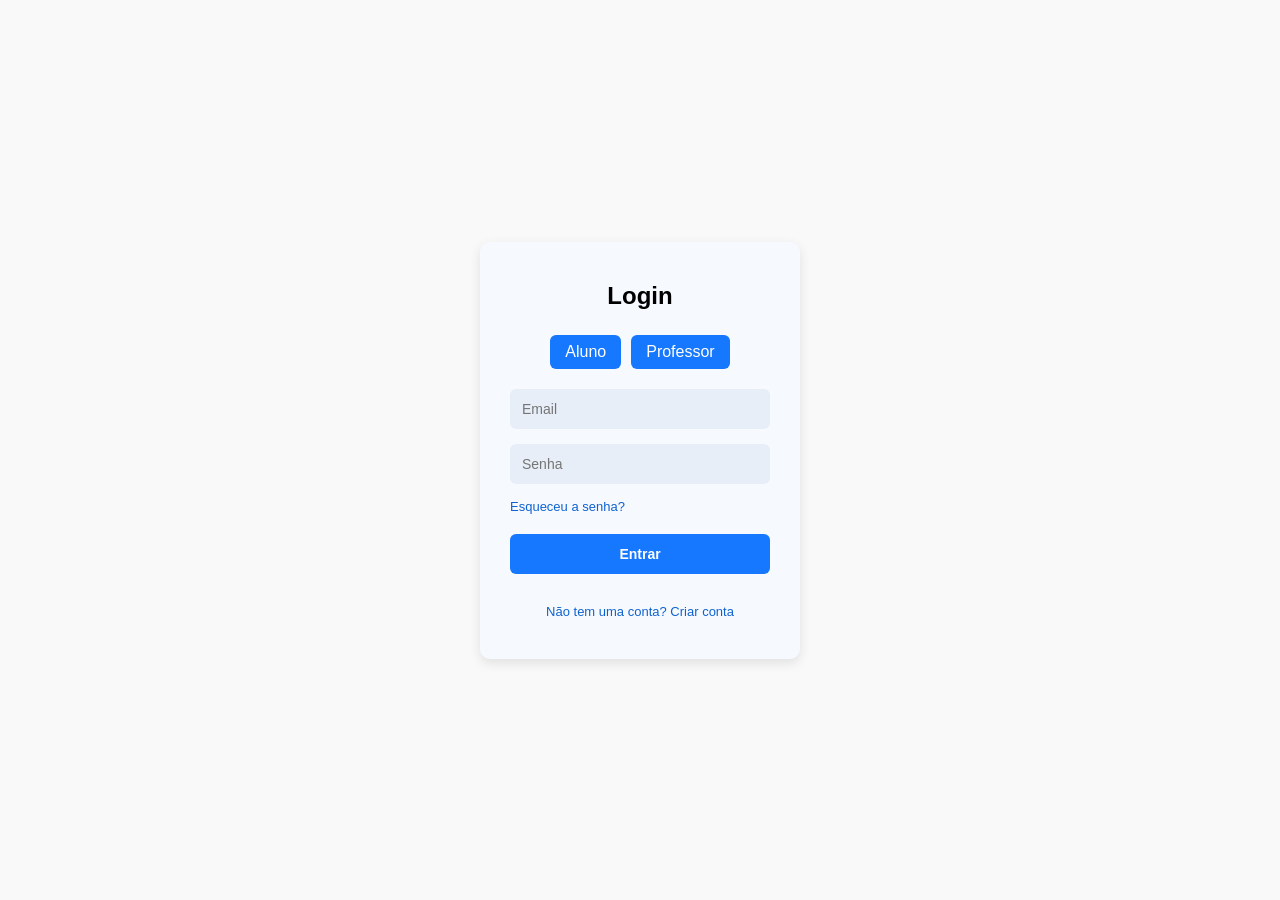
==== projeto-nostromo_alpha_v0/index.html @ 1868279b "Commit inicial do projeto Nostromo" ====
<!DOCTYPE html>
<html lang="pt-br">
<head>
    <meta charset="UTF-8">
    <meta name="viewport" content="width=device-width, initial-scale=1.0">
    <title>Login</title>
    <link rel="stylesheet" href="style.css">
    <style>
        /* Estilos básicos para a mensagem de feedback */
        #login-message {
            text-align: center;
            font-size: 0.9em;
        }
        .success {
            color: green;
        }
        .error {
            color: red;
        }

        /* Campos "falsos" escondidos (ajudam a evitar autofill) */
        .hidden-autofill {
            position: absolute;
            left: -9999px;
            top: -9999px;
            width: 1px;
            height: 1px;
            overflow: hidden;
            opacity: 0;
            pointer-events: none;
        }
    </style>
</head>
<body>
    
    <div class="login-container">
        <div class="login-box">
            <h2>Login</h2>
            <div class="radio-group">
                <label>
                    <input type="radio" name="tipo" value="aluno" checked> Aluno
                </label>
                <label>
                    <input type="radio" name="tipo" value="professor"> Professor
                </label>
            </div>

            <!-- Definir autocomplete="off" no form e adicionar campos falsos para "enganar" o autofill -->
            <form id="login-form" autocomplete="off" novalidate>
                <!-- Campos falsos para reduzir a probabilidade do navegador preencher automaticamente -->
                <input class="hidden-autofill" type="text" name="fake-username" id="fake-username" autocomplete="username" tabindex="-1" aria-hidden="true">
                <input class="hidden-autofill" type="password" name="fake-password" id="fake-password" autocomplete="current-password" tabindex="-1" aria-hidden="true">

                <!-- Campos reais -->
                <input
                    type="email"
                    id="login-email"
                    name="email"
                    placeholder="Email"
                    required
                    autocomplete="off"
                    autocorrect="off"
                    autocapitalize="off"
                    spellcheck="false"
                >
                <input
                    type="password"
                    id="login-password"
                    name="password"
                    placeholder="Senha"
                    required
                    autocomplete="new-password"
                >
                
                <!-- Parágrafo para exibir mensagens de sucesso ou erro -->
                <p id="login-message"></p>

                <a href="#" class="forgot-password">Esqueceu a senha?</a>
                <button type="submit">Entrar</button>
            </form>
            <div class="signup-link">
                <!-- Link atualizado para a página de cadastro -->
                <a href="cadastro.html">Não tem uma conta? Criar conta</a>
            </div>
        </div>
    </div>

    <!-- Script DEFER garante que o JS só rode depois do HTML carregar -->
    <script>
    // Pequeno script para evitar/autolimpar autofill persistente do navegador.
    // Estratégia:
    // 1) Limpa valores já preenchidos.
    // 2) Temporariamente altera o atributo autocomplete para um valor aleatório,
    //    o que costuma impedir o browser de reaplicar o autofill.
    // 3) Restaura para os valores desejados depois de um curto delay.
    (function() {
        function preventAutofill() {
            try {
                const email = document.getElementById('login-email');
                const pass = document.getElementById('login-password');

                // Limpar valores que já possam ter sido preenchidos
                if (email) email.value = '';
                if (pass) pass.value = '';

                // Forçar atributos a um valor "não reconhecível" temporariamente
                if (email) {
                    email.setAttribute('autocomplete', 'nope-' + Math.random().toString(36).slice(2));
                }
                if (pass) {
                    pass.setAttribute('autocomplete', 'nope-' + Math.random().toString(36).slice(2));
                }

                // Reverter para os atributos desejados passado um pequeno delay
                setTimeout(function() {
                    if (email) {
                        email.setAttribute('autocomplete', 'off');
                    }
                    if (pass) {
                        pass.setAttribute('autocomplete', 'new-password');
                    }
                }, 250);
            } catch (e) {
                // Se algo falhar, não bloqueamos o app; apenas log para depuração
                console.warn('preventAutofill error:', e);
            }
        }

        // Executar em DOMContentLoaded e pageshow (para lidar com bfcache/back-forward)
        window.addEventListener('DOMContentLoaded', preventAutofill);
        window.addEventListener('pageshow', preventAutofill);
    })();
    </script>

    <script src="login.js" defer></script>
</body>
</html>
---- projeto-nostromo_alpha_v0/style.css ----
/* Reset básico */
* {
    margin: 0;
    padding: 0;
    box-sizing: border-box;
}

body {
    font-family: 'Segoe UI', sans-serif;
    background-color: #f9f9f9;
    display: flex;
    justify-content: center;
    align-items: center;
    height: 100vh;
}

/* Container principal */
.login-container {
    background-color: #f6fafe;
    padding: 40px 30px;
    border-radius: 10px;
    width: 320px;
    box-shadow: 0 4px 12px rgba(0, 0, 0, 0.1);
}

/* Título */
.login-box h2 {
    text-align: center;
    margin-bottom: 25px;
    color: #000;
}

/* Inputs */
.login-box input[type="email"],
.login-box input[type="password"] {
    width: 100%;
    padding: 12px;
    margin-bottom: 15px;
    border: none;
    border-radius: 6px;
    background-color: #e7eef8;
    font-size: 14px;
}

/* ============================= */
/* Botões de seleção (Aluno/Professor) */
/* ============================= */
.radio-group {
  display: flex;
  justify-content: center;
  gap: 10px;
  margin-bottom: 20px;
}

.radio-group label {
  background-color: #1677ff;
  color: #fff;
  padding: 8px 15px;
  border-radius: 6px;
  cursor: pointer;
  transition: background-color 0.3s ease;
}

.radio-group input[type="radio"] {
  display: none;
}

.radio-group input[type="radio"]:checked + label {
  background-color: #1677ff;
  color: #fff;
  font-weight: bold;
}

/* Link "Esqueceu a senha?" */
.forgot-password {
    display: block;
    text-align: left;
    font-size: 13px;
    color: #0f62d1;
    margin-bottom: 20px;
    text-decoration: none;
}

.forgot-password:hover {
    text-decoration: underline;
}

/* Botão Entrar */
.login-box button {
    width: 100%;
    padding: 12px;
    background-color: #1677ff;
    color: #fff;
    font-weight: bold;
    border: none;
    border-radius: 6px;
    font-size: 14px;
    cursor: pointer;
}

.login-box button:hover {
    background-color: #0f62d1;
}

/* Link de criação de conta */
.signup-link {
    margin-top: 30px;
    text-align: center;
    font-size: 13px;
}

.signup-link a {
    text-decoration: none;
    color: #0f62d1;
}

.signup-link a:hover {
    text-decoration: underline;
}
@media (prefers-color-scheme: dark) {
/* dark mode */
/* ============================= */
/* Reset básico e configurações  */
/* ============================= */
* {
  margin: 0;
  padding: 0;
  box-sizing: border-box;
}

body {
  font-family: 'Segoe UI', sans-serif;
  background-color: #1c1231; /* fundo escuro roxo */
  display: flex;
  justify-content: center;
  align-items: center;
  height: 100vh;
  color: #e0e0e0;
}

/* ============================= */
/* Container principal */
/* ============================= */
.login-container {
  background-color: #2a1f3d; /* fundo do card escuro */
  padding: 40px 30px;
  border-radius: 10px;
  width: 320px;
  box-shadow: 0 0 18px rgba(0, 0, 0, 0.5);
}

/* ============================= */
/* Título */
/* ============================= */
.login-box h2 {
  text-align: center;
  margin-bottom: 25px;
  color: #ffffff;
  font-weight: bold;
}

/* ============================= */
/* Inputs */
/* ============================= */
.login-box input[type="email"],
.login-box input[type="password"] {
  width: 100%;
  padding: 12px;
  margin-bottom: 15px;
  border: none;
  border-radius: 6px;
  background-color: #3b2a57; /* roxo médio */
  color: #fff;
  font-size: 14px;
}

.login-box input::placeholder {
  color: #bdbdbd;
}

/* ============================= */
/* Botões de seleção (Aluno/Professor) */
/* ============================= */
.radio-group {
  display: flex;
  justify-content: center;
  gap: 10px;
  margin-bottom: 20px;
}

.radio-group label {
  background-color: #2a1f3d;
  color: #ccc;
  padding: 8px 15px;
  border-radius: 6px;
  cursor: pointer;
  transition: background-color 0.3s ease;
}

.radio-group input[type="radio"] {
  display: none;
}

.radio-group input[type="radio"]:checked + label {
  background-color: #4c3780;
  color: #fff;
  font-weight: bold;
}

/* ============================= */
/* Link "Esqueceu a senha?" */
/* ============================= */
.forgot-password {
  display: block;
  text-align: left;
  font-size: 13px;
  color: #3399ff;
  margin-bottom: 20px;
  text-decoration: none;
}

.forgot-password:hover {
  text-decoration: underline;
}

/* ============================= */
/* Botão Entrar */
/* ============================= */
.login-box button {
  width: 100%;
  padding: 12px;
  background-color: #007bff;
  color: #fff;
  font-weight: bold;
  border: none;
  border-radius: 6px;
  font-size: 14px;
  cursor: pointer;
  transition: background-color 0.3s ease, transform 0.2s ease;
}

.login-box button:hover {
  background-color: #3399ff;
  transform: scale(1.03);
}

/* ============================= */
/* Link de criação de conta */
/* ============================= */
.signup-link {
  margin-top: 30px;
  text-align: center;
  font-size: 13px;
  color: #ccc;
}

.signup-link a {
  text-decoration: none;
  color: #3399ff;
  font-weight: bold;
}

.signup-link a:hover {
  text-decoration: underline;
}
}
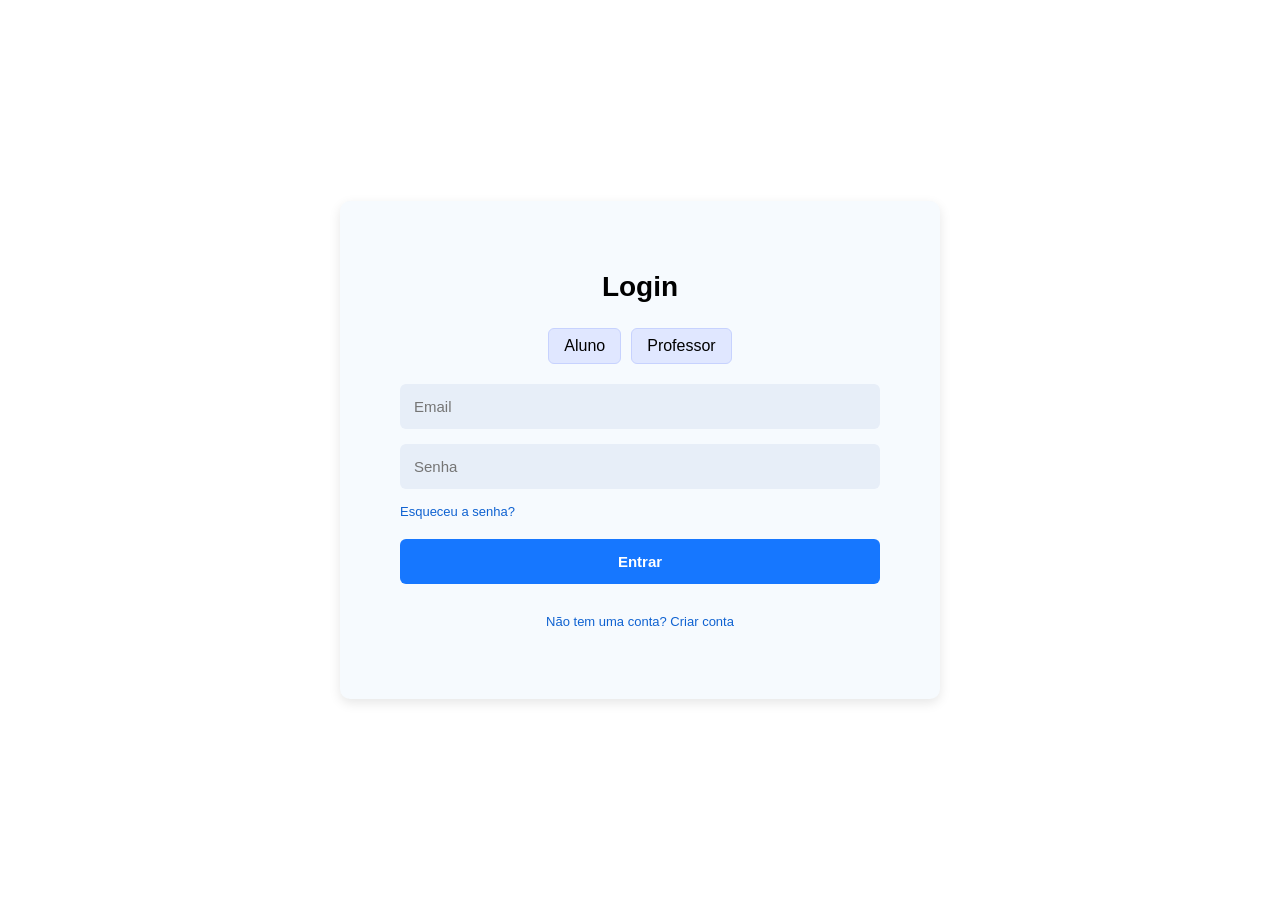
==== commit c164ee5f: "resolução de pendecias de front-end resolução em todas as páginas para responsividade em desktop e m" ====
--- a/projeto-nostromo_alpha_v0/index.html
+++ b/projeto-nostromo_alpha_v0/index.html
@@ -37,13 +37,13 @@
         <div class="login-box">
             <h2>Login</h2>
             <div class="radio-group">
-                <label>
-                    <input type="radio" name="tipo" value="aluno" checked> Aluno
-                </label>
-                <label>
-                    <input type="radio" name="tipo" value="professor"> Professor
-                </label>
-            </div>
+  <input type="radio" id="aluno" name="tipo" value="aluno">
+  <label for="aluno">Aluno</label>
+
+  <input type="radio" id="professor" name="tipo" value="professor">
+  <label for="professor">Professor</label>
+</div>
+
 
             <!-- Definir autocomplete="off" no form e adicionar campos falsos para "enganar" o autofill -->
             <form id="login-form" autocomplete="off" novalidate>
--- a/projeto-nostromo_alpha_v0/style.css
+++ b/projeto-nostromo_alpha_v0/style.css
@@ -1,126 +1,5 @@
-/* Reset básico */
-* {
-    margin: 0;
-    padding: 0;
-    box-sizing: border-box;
-}
-
-body {
-    font-family: 'Segoe UI', sans-serif;
-    background-color: #f9f9f9;
-    display: flex;
-    justify-content: center;
-    align-items: center;
-    height: 100vh;
-}
-
-/* Container principal */
-.login-container {
-    background-color: #f6fafe;
-    padding: 40px 30px;
-    border-radius: 10px;
-    width: 320px;
-    box-shadow: 0 4px 12px rgba(0, 0, 0, 0.1);
-}
-
-/* Título */
-.login-box h2 {
-    text-align: center;
-    margin-bottom: 25px;
-    color: #000;
-}
-
-/* Inputs */
-.login-box input[type="email"],
-.login-box input[type="password"] {
-    width: 100%;
-    padding: 12px;
-    margin-bottom: 15px;
-    border: none;
-    border-radius: 6px;
-    background-color: #e7eef8;
-    font-size: 14px;
-}
-
-/* ============================= */
-/* Botões de seleção (Aluno/Professor) */
-/* ============================= */
-.radio-group {
-  display: flex;
-  justify-content: center;
-  gap: 10px;
-  margin-bottom: 20px;
-}
-
-.radio-group label {
-  background-color: #1677ff;
-  color: #fff;
-  padding: 8px 15px;
-  border-radius: 6px;
-  cursor: pointer;
-  transition: background-color 0.3s ease;
-}
-
-.radio-group input[type="radio"] {
-  display: none;
-}
-
-.radio-group input[type="radio"]:checked + label {
-  background-color: #1677ff;
-  color: #fff;
-  font-weight: bold;
-}
-
-/* Link "Esqueceu a senha?" */
-.forgot-password {
-    display: block;
-    text-align: left;
-    font-size: 13px;
-    color: #0f62d1;
-    margin-bottom: 20px;
-    text-decoration: none;
-}
-
-.forgot-password:hover {
-    text-decoration: underline;
-}
-
-/* Botão Entrar */
-.login-box button {
-    width: 100%;
-    padding: 12px;
-    background-color: #1677ff;
-    color: #fff;
-    font-weight: bold;
-    border: none;
-    border-radius: 6px;
-    font-size: 14px;
-    cursor: pointer;
-}
-
-.login-box button:hover {
-    background-color: #0f62d1;
-}
-
-/* Link de criação de conta */
-.signup-link {
-    margin-top: 30px;
-    text-align: center;
-    font-size: 13px;
-}
-
-.signup-link a {
-    text-decoration: none;
-    color: #0f62d1;
-}
-
-.signup-link a:hover {
-    text-decoration: underline;
-}
-@media (prefers-color-scheme: dark) {
-/* dark mode */
-/* ============================= */
-/* Reset básico e configurações  */
+/* ============================= */
+/* RESET BÁSICO */
 /* ============================= */
 * {
   margin: 0;
@@ -128,39 +7,42 @@
   box-sizing: border-box;
 }
 
+/* ============================= */
+/* BASE GERAL */
+/* ============================= */
 body {
   font-family: 'Segoe UI', sans-serif;
-  background-color: #1c1231; /* fundo escuro roxo */
   display: flex;
   justify-content: center;
   align-items: center;
-  height: 100vh;
-  color: #e0e0e0;
-}
-
-/* ============================= */
-/* Container principal */
+  min-height: 100vh;
+  transition: background-color 0.3s, color 0.3s;
+}
+
+/* ============================= */
+/* CONTAINER PRINCIPAL */
 /* ============================= */
 .login-container {
-  background-color: #2a1f3d; /* fundo do card escuro */
+  background-color: #f6fafe;
   padding: 40px 30px;
   border-radius: 10px;
-  width: 320px;
-  box-shadow: 0 0 18px rgba(0, 0, 0, 0.5);
-}
-
-/* ============================= */
-/* Título */
+  width: 90%;
+  max-width: 420px; /* 🔹 base inicial mais confortável */
+  box-shadow: 0 4px 12px rgba(0, 0, 0, 0.1);
+  transition: all 0.3s ease;
+}
+
+/* ============================= */
+/* TÍTULO */
 /* ============================= */
 .login-box h2 {
   text-align: center;
   margin-bottom: 25px;
-  color: #ffffff;
-  font-weight: bold;
-}
-
-/* ============================= */
-/* Inputs */
+  color: #000;
+}
+
+/* ============================= */
+/* INPUTS */
 /* ============================= */
 .login-box input[type="email"],
 .login-box input[type="password"] {
@@ -169,17 +51,12 @@
   margin-bottom: 15px;
   border: none;
   border-radius: 6px;
-  background-color: #3b2a57; /* roxo médio */
-  color: #fff;
+  background-color: #e7eef8;
   font-size: 14px;
 }
 
-.login-box input::placeholder {
-  color: #bdbdbd;
-}
-
-/* ============================= */
-/* Botões de seleção (Aluno/Professor) */
+/* ============================= */
+/* BOTÕES DE SELEÇÃO (Aluno/Professor) */
 /* ============================= */
 .radio-group {
   display: flex;
@@ -188,33 +65,36 @@
   margin-bottom: 20px;
 }
 
+.radio-group input[type="radio"] {
+  display: none;
+}
+
 .radio-group label {
-  background-color: #2a1f3d;
-  color: #ccc;
+  background-color: #e0e7ff;
+  color: #000;
   padding: 8px 15px;
   border-radius: 6px;
   cursor: pointer;
-  transition: background-color 0.3s ease;
-}
-
-.radio-group input[type="radio"] {
-  display: none;
+  transition: all 0.3s ease;
+  border: 1px solid #c7d2fe;
 }
 
 .radio-group input[type="radio"]:checked + label {
-  background-color: #4c3780;
+  background-color: #1677ff;
   color: #fff;
   font-weight: bold;
 }
 
-/* ============================= */
-/* Link "Esqueceu a senha?" */
+
+
+/* ============================= */
+/* LINKS E BOTÕES */
 /* ============================= */
 .forgot-password {
   display: block;
   text-align: left;
   font-size: 13px;
-  color: #3399ff;
+  color: #0f62d1;
   margin-bottom: 20px;
   text-decoration: none;
 }
@@ -223,13 +103,10 @@
   text-decoration: underline;
 }
 
-/* ============================= */
-/* Botão Entrar */
-/* ============================= */
 .login-box button {
   width: 100%;
   padding: 12px;
-  background-color: #007bff;
+  background-color: #1677ff;
   color: #fff;
   font-weight: bold;
   border: none;
@@ -240,27 +117,130 @@
 }
 
 .login-box button:hover {
-  background-color: #3399ff;
+  background-color: #0f62d1;
   transform: scale(1.03);
 }
 
-/* ============================= */
-/* Link de criação de conta */
-/* ============================= */
+  .radio:hover {
+    background-color: #f0f0f0;
+  }
+
+
 .signup-link {
   margin-top: 30px;
   text-align: center;
   font-size: 13px;
-  color: #ccc;
 }
 
 .signup-link a {
   text-decoration: none;
-  color: #3399ff;
-  font-weight: bold;
+  color: #0f62d1;
 }
 
 .signup-link a:hover {
   text-decoration: underline;
 }
-}+
+/* ============================= */
+/* 🌙 DARK MODE */
+/* ============================= */
+@media (prefers-color-scheme: dark) {
+  body {
+    background-color: #1c1231;
+    color: #e0e0e0;
+  }
+
+  .login-container {
+    background-color: #2a1f3d;
+    max-width: 520px; /* 🔹 agora igual ao modo claro */
+    padding: 50px 40px;
+    box-shadow: 0 0 20px rgba(0, 0, 0, 0.5);
+  }
+
+  .login-box h2 {
+    color: #ffffff;
+    font-weight: bold;
+  }
+
+  .login-box input[type="email"],
+  .login-box input[type="password"] {
+    background-color: #3b2a57;
+    color: #fff;
+  }
+
+  .login-box input::placeholder {
+    color: #bdbdbd;
+  }
+
+  .radio-group label {
+    background-color: #2a1f3d;
+    color: #ccc;
+    border: 1px solid #4c3780;
+  }
+
+  .radio-group input[type="radio"]:checked + label {
+    background-color: #4c3780;
+    color: #fff;
+  }
+
+    .radio:hover {
+    background-color: #3a2a55;
+  }
+
+  .forgot-password {
+    color: #3399ff;
+  }
+
+  .login-box button {
+    background-color: #007bff;
+  }
+
+  .login-box button:hover {
+    background-color: #3399ff;
+  }
+
+  .signup-link {
+    color: #ccc;
+  }
+
+  .signup-link a {
+    color: #3399ff;
+    font-weight: bold;
+  }
+}
+
+/* ============================= */
+/* 💻 RESPONSIVIDADE */
+/* ============================= */
+@media (min-width: 768px) {
+  .login-container {
+    max-width: 520px;
+    padding: 60px 50px;
+  }
+
+  .login-box h2 {
+    font-size: 26px;
+  }
+
+  .login-box input[type="email"],
+  .login-box input[type="password"] {
+    font-size: 15px;
+    padding: 14px;
+  }
+
+  .login-box button {
+    font-size: 15px;
+    padding: 14px;
+  }
+}
+
+@media (min-width: 1200px) {
+  .login-container {
+    max-width: 600px; /* 🔹 aumento sutil para monitores grandes */
+    padding: 70px 60px;
+  }
+
+  .login-box h2 {
+    font-size: 28px;
+  }
+}
